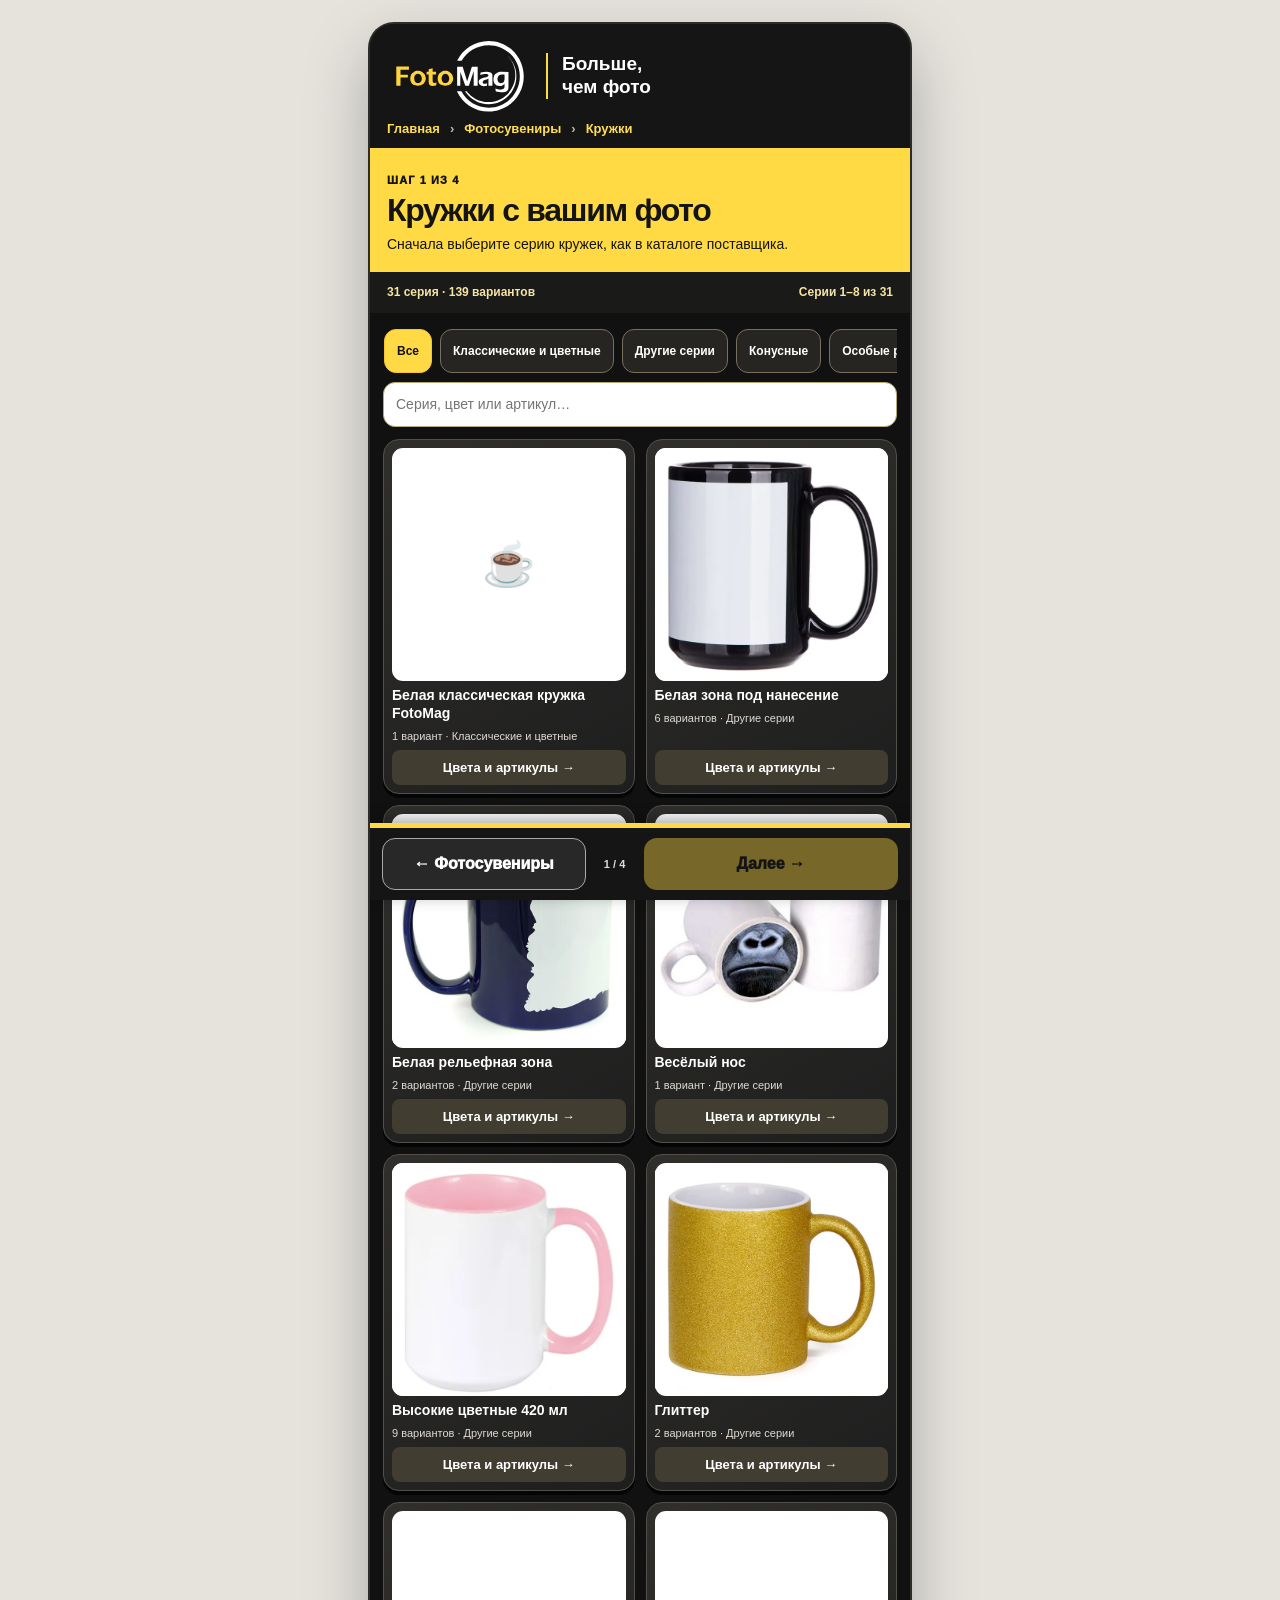
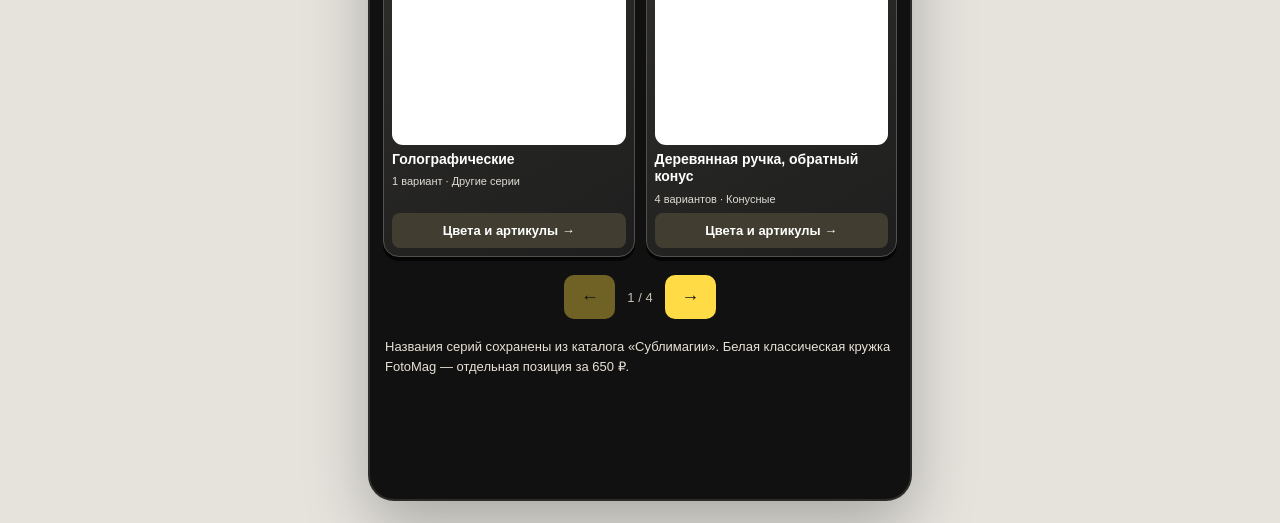
==== mugs.html @ 0990d7b7 "FotoMag: publish 139-mug catalog, photos and direct ordering" ====
<!doctype html>
<html lang="ru"><head><meta charset="utf-8">
<meta name="viewport" content="width=device-width, initial-scale=1, viewport-fit=cover">
<meta name="theme-color" content="#161616">
<meta name="description" content="Кружки с вашим фото FotoMag. Выберите серию, цвет и артикул; посмотрите фотографию и отправьте запрос на изготовление.">
<meta http-equiv="Content-Security-Policy" content="default-src 'none'; base-uri 'none'; object-src 'none'; frame-src 'none'; form-action 'none'; script-src 'self'; style-src 'self'; img-src 'self' data:; connect-src 'self'; font-src 'self'; upgrade-insecure-requests">
<meta name="referrer" content="no-referrer">
<title>Кружки с фото — серии, цвета и артикулы | FotoMag</title>
<link rel="icon" href="assets/fotomag_logo_official.svg" type="image/svg+xml">
<link rel="stylesheet" href="assets/mugs.css">
<script defer src="assets/mugs.js"></script></head>
<body><div class="shell">
<header class="site-head">
  <div class="brand"><img src="assets/fotomag_logo_official.svg" alt="FotoMag — Ваш лучший кадр" width="145" height="76"><strong>Больше,<br>чем фото</strong></div>
  <nav class="crumbs" aria-label="Разделы"><a href="./">Главная</a><span>›</span><a href="souvenirs.html">Фотосувениры</a><span>›</span><b>Кружки</b></nav>
</header>
<section class="headline" aria-live="polite"><span id="stepLabel" class="eyebrow">ШАГ 1 ИЗ 4</span><h1 id="stepTitle">Кружки с вашим фото</h1><p id="stepSub">Выберите серию кружек — затем цвет и артикул.</p></section>
<section class="meta"><span id="metaLeft">31 серия · 139 вариантов</span><span id="metaRight"></span></section>
<main id="catalog" class="catalog" aria-label="Каталог кружек"><p class="loading">Загружаем фотографии и артикулы…</p></main>
<footer class="stepbar" aria-label="Пошаговая навигация">
<button id="backBtn" class="back" type="button">← Назад</button><span id="stepNum" aria-live="polite">1 / 4</span><button id="forwardBtn" class="forward" type="button">Далее →</button>
</footer>
</div>
<dialog class="photo-dialog" id="photoDialog" aria-label="Фотография кружки крупно">
  <div class="photo-head"><span id="photoTitle">Фотография товара</span><button type="button" id="photoClose" aria-label="Закрыть фото">✕</button></div>
  <div class="photo-box"><img id="photoImage" alt=""></div>
  <p id="photoCaption"></p>
  <div class="photo-pager"><button id="photoPrev" type="button">← Назад</button><button id="photoNext" type="button">Вперёд →</button></div>
</dialog>
</body></html>
---- assets/mugs.css ----
:root{--yellow:#ffda44;--ink:#171717;--bg:#101010;--card:#272624;--sub:#d6d0c1}*{box-sizing:border-box}html{scroll-behavior:smooth}body{margin:0;background:#e5e3dc;color:#fff;font-family:Manrope,"Segoe UI",Arial,sans-serif;-webkit-font-smoothing:antialiased}button,a,input,textarea{font:inherit}button{cursor:pointer}a{color:inherit;text-decoration:none}button:focus-visible,a:focus-visible,input:focus-visible,textarea:focus-visible{outline:3px solid #e6aa00;outline-offset:3px}.shell{max-width:540px;min-height:100dvh;margin:0 auto;background:#111;box-shadow:0 0 0 2px #2d2c2b,0 25px 65px #0004;display:flex;flex-direction:column}.site-head{background:#151515;padding:14px 17px 12px;border-bottom:5px solid var(--yellow)}.brand{display:grid;grid-template-columns:145px minmax(0,1fr);align-items:center;gap:14px}.brand img{max-width:100%;object-fit:contain}.brand strong{font-size:19px;line-height:1.19;border-left:2px solid var(--yellow);padding-left:14px}.crumbs{display:flex;align-items:center;gap:10px;flex-wrap:wrap;margin-top:7px;color:#ffdd54;font-size:13px;font-weight:900}.crumbs span{color:#bbb}.headline{background:var(--yellow);padding:17px;color:#141414}.headline h1{font-size:clamp(24px,5.8vw,32px);margin:4px 0 7px;line-height:1.13;letter-spacing:-.04em}.headline p{font-size:14px;line-height:1.4;margin:0}.eyebrow{font-size:11px;font-weight:950;letter-spacing:.1em}.meta{display:flex;align-items:center;justify-content:space-between;gap:8px;padding:11px 17px;font-size:12px;color:#f6e4a6;font-weight:800;background:#1a1a19;min-height:41px}.catalog{padding:15px 13px 28px;flex:1}.catalog h2{font-size:20px;margin:13px 2px}.search{display:flex;gap:8px;margin:0 0 12px}.search input{width:100%;min-height:45px;border:1px solid #b6aa75;border-radius:12px;padding:12px;font-size:14px;color:#111;background:#fff}.chips{display:flex;gap:8px;overflow-x:auto;padding:1px 1px 9px;scrollbar-width:thin}.chip{white-space:nowrap;flex:none;padding:10px 12px;border-radius:12px;border:1px solid #78705c;background:#262522;color:white;font-size:12px;font-weight:850;min-height:44px}.chip[aria-pressed="true"]{background:var(--yellow);color:#111;border-color:#f7c52b}.tile-grid{display:grid;grid-template-columns:repeat(2,minmax(0,1fr));gap:11px}.tile{min-width:0;background:linear-gradient(150deg,#302f2c,#1e1e1e);border:1.5px solid #51504a;border-radius:16px;overflow:hidden;padding:8px;display:flex;flex-direction:column;gap:6px;color:#fff;box-shadow:0 4px 0 #050505;cursor:pointer}.tile.selected{border:3px solid var(--yellow);padding:6.5px}.tile img{display:block;width:100%;height:100%;object-fit:contain;object-position:center;background:#fff}.tile-image{height:auto;aspect-ratio:1/1;border-radius:11px;background:#fff;overflow:hidden;display:grid;place-items:center;position:relative}.image-pending{font-size:43px;color:#aaa}.tile-name{font-size:14px;font-weight:900;line-height:1.28;overflow-wrap:anywhere}.tile-caption{font-size:11px;line-height:1.37;color:#dedbd3;overflow-wrap:anywhere}.sku{font-weight:900;font-size:12px;color:#171717;background:var(--yellow);padding:5px 8px;border-radius:7px;align-self:stretch}.price{font-size:16px;font-weight:950;color:#ffdf65}.tile-action{margin-top:auto;display:block;background:#413d31;border:0;color:#fff;text-align:center;border-radius:8px;padding:10px 5px;font-size:13px;font-weight:900}.help{font-size:13px;line-height:1.52;color:#e7e1d5;margin:8px 2px 17px}.pager{display:flex;align-items:center;justify-content:center;gap:12px;margin:18px 0}.pager button{border-radius:10px;background:#ffdc45;color:#181818;font-size:18px;font-weight:900;border:0;min-width:51px;height:44px}.pager button:disabled{opacity:.4}.pager span{font-size:13px;color:#c6c0b1}.stepbar{position:sticky;bottom:0;z-index:10;background:#151515;border-top:5px solid var(--yellow);padding:10px 12px calc(10px + env(safe-area-inset-bottom));display:grid;grid-template-columns:minmax(0,1fr) 42px minmax(0,1.25fr);gap:8px;align-items:center;box-shadow:0 -4px 15px #0005}.stepbar button{min-height:52px;border-radius:13px;font-size:16px;font-weight:950}.stepbar .back{background:#282828;color:white;border:1px solid #aaa}.stepbar .forward{border:0;background:var(--yellow);color:#151515}.stepbar button:disabled{opacity:.42;cursor:not-allowed}.stepbar>span{font-size:11px;color:#ddd;text-align:center;font-weight:900}.detail-photo{width:100%;border:0;background:#fff;border-radius:17px;padding:8px;cursor:zoom-in}.detail-photo img{width:100%;max-height:390px;aspect-ratio:1;object-fit:contain}.detail-panel{padding:15px;border-radius:14px;border:1px solid #655c43;background:#242320;margin-top:13px}.detail-panel strong{font-size:19px;line-height:1.35;display:block}.detail-panel p{font-size:14px;margin:9px 0;line-height:1.5}.detail-panel .sku{display:inline-block;width:auto}.detail-zoom{display:block;width:100%;min-height:50px;background:var(--yellow);color:#151515;border:0;border-radius:12px;font-weight:900;margin-top:15px}.request-label{display:block;font-size:13px;font-weight:900;color:#ffe07a;margin:15px 0 6px}.request-control{display:block;width:100%;padding:11px 12px;border-radius:10px;border:1px solid #8e846f;background:#fff;color:#181818;font-size:15px}.summary{display:flex;align-items:center;gap:12px;padding:12px;border:1px solid #6b6141;background:#232220;border-radius:13px}.summary img{width:94px;height:94px;object-fit:contain;border-radius:9px;background:white}.summary strong{font-size:14px;line-height:1.35}.summary small{display:block;font-size:11px;color:#f5d871;margin-top:6px}.channels{display:grid;grid-template-columns:repeat(4,minmax(0,1fr));gap:6px;margin:12px 0}.mode-tabs{display:grid;grid-template-columns:1fr 1fr;gap:8px;margin-top:12px}.mode-tabs button{min-height:46px;background:#292929;color:#fff;border:1px solid #68604a;border-radius:12px;font-size:14px;font-weight:800}.mode-tabs button.active{background:var(--yellow);border-color:var(--yellow);color:#151515}.channel{display:grid;place-items:center;min-height:55px;min-width:0;border:0;border-radius:11px;color:#fff;font-size:12px;font-weight:900;text-align:center;line-height:1.1;padding:6px 2px}.channel.vk{background:#087bff}.channel.max{background:#7439ec}.channel.tg{background:#199ed3}.channel.mail{background:#d83035}.channel[aria-pressed="true"]{outline:3px solid var(--yellow);outline-offset:2px}.copy{background:#ffdd55;color:#151515;border:0;border-radius:10px;min-height:50px;padding:9px 12px;font-size:14px;font-weight:900;width:100%;margin-top:12px}.status{font-size:12px;color:#ffe58e;margin-top:9px;line-height:1.5}.photo-dialog{position:fixed;inset:0;width:100vw;height:100dvh;max-width:100vw;max-height:100dvh;margin:0;border:0;padding:0;background:#0c0c0c;color:white;overflow:hidden;flex-direction:column}.photo-dialog[open]{display:flex}.photo-dialog::backdrop{background:#000f}.photo-head{display:flex;align-items:center;justify-content:space-between;gap:7px;padding:13px;font-size:13px;font-weight:900}.photo-head button{padding:9px 12px;background:var(--yellow);border:0;border-radius:10px;font-weight:900}.photo-box{flex:1;min-height:0;padding:10px;display:flex;align-items:center;justify-content:center}.photo-box img{max-width:100%;max-height:100%;width:100%;height:100%;object-fit:contain}.photo-dialog p{text-align:center;font-size:13px;line-height:1.4;margin:8px 12px}.photo-pager{display:flex;gap:12px;padding:10px 12px calc(14px + env(safe-area-inset-bottom))}.photo-pager button{flex:1;min-height:50px;border:1px solid #777;background:#282828;color:#fff;border-radius:12px;font-weight:900}.photo-pager button:disabled{opacity:.35}.loading{padding:25px;text-align:center;color:#e3dbba}@media(max-width:370px){.site-head{padding:12px}.brand{grid-template-columns:122px minmax(0,1fr);gap:8px}.brand strong{font-size:16px;padding-left:8px}.catalog{padding-left:8px;padding-right:8px}.tile-grid{gap:7px}.tile{padding:6px}.tile.selected{padding:4.5px}.tile-name{font-size:12px}.tile-caption{font-size:10px}.sku{font-size:11px}.price{font-size:14px}.stepbar{gap:5px;padding-left:7px;padding-right:7px}.stepbar button{font-size:14px;min-height:50px}}@media(min-width:800px){.shell{margin:24px auto;border-radius:24px;overflow:clip}}@media(prefers-reduced-motion:reduce){html{scroll-behavior:auto}}
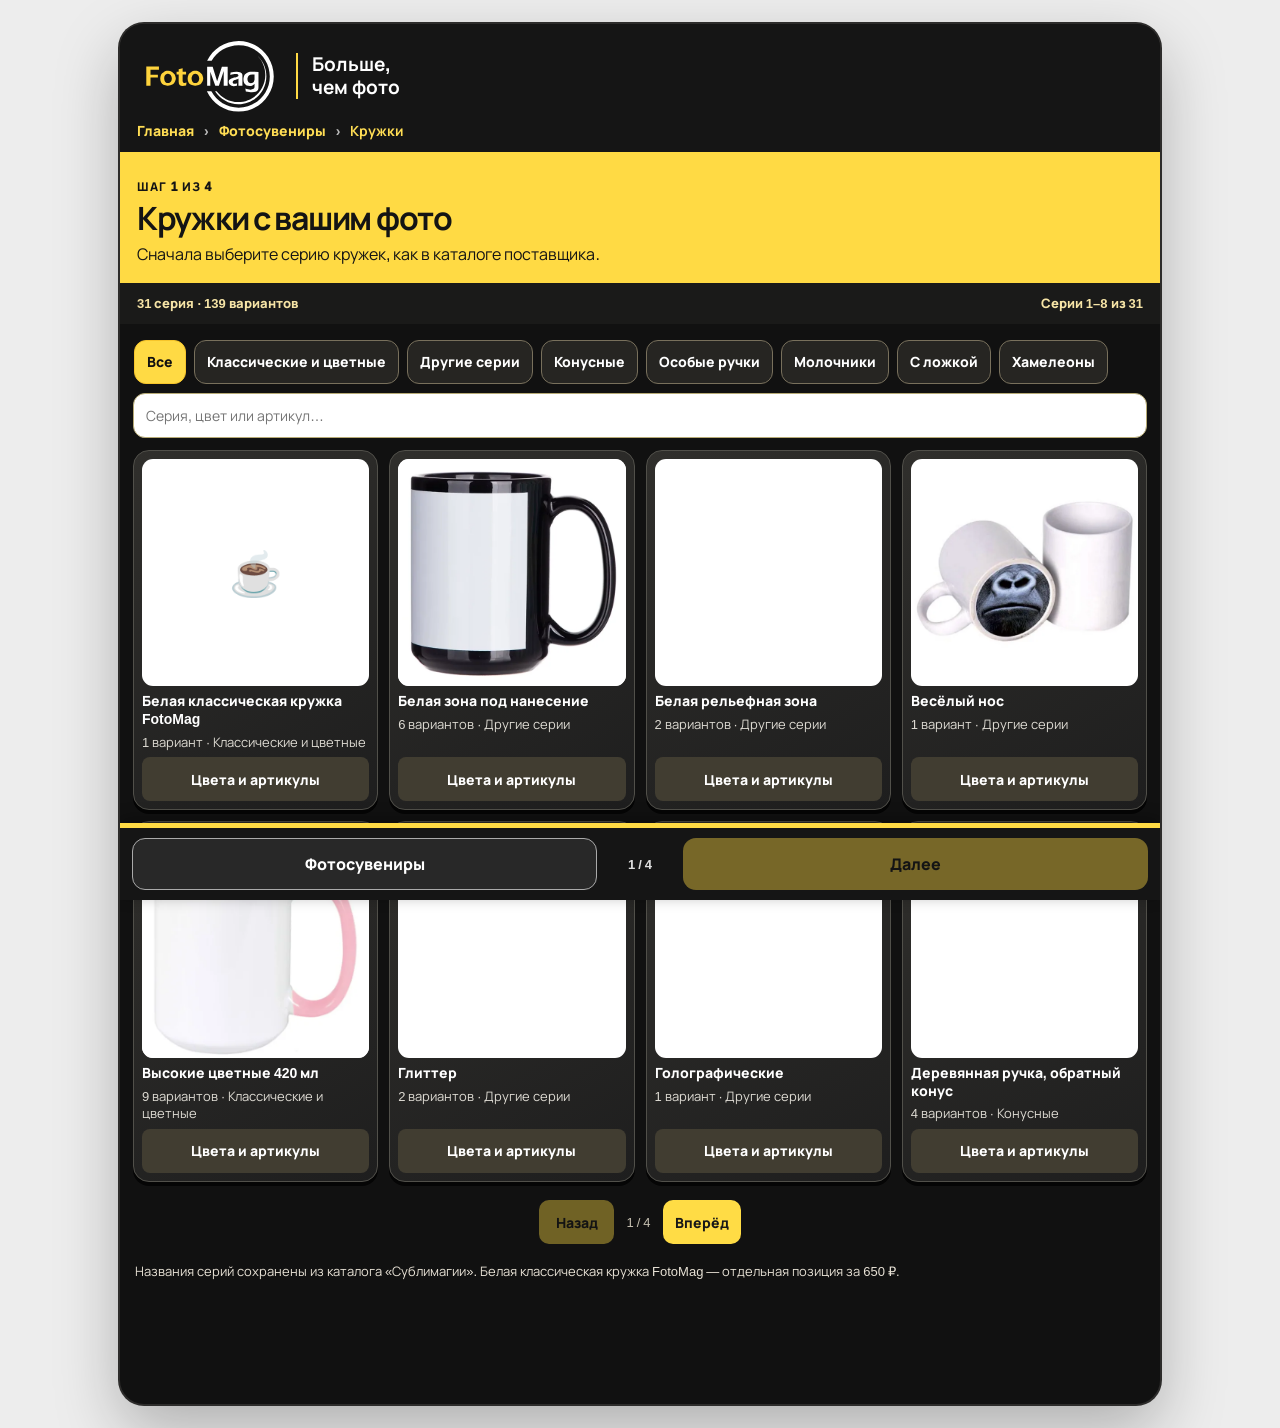
==== commit 55502275: "Fix FotoMag order continuity, catalog selection and upload confirmations" ====
--- a/mugs.html
+++ b/mugs.html
@@ -5,6 +5,7 @@
 <meta name="description" content="Кружки с вашим фото FotoMag. Выберите серию, цвет и артикул; посмотрите фотографию и отправьте запрос на изготовление.">
 <meta http-equiv="Content-Security-Policy" content="default-src 'none'; base-uri 'none'; object-src 'none'; frame-src 'none'; form-action 'none'; script-src 'self'; style-src 'self'; img-src 'self' data:; connect-src 'self'; font-src 'self'; upgrade-insecure-requests">
 <meta name="referrer" content="no-referrer">
+<link rel="canonical" href="https://screamble123h.github.io/fotomag-print-hub/mugs.html">
 <title>Кружки с фото — серии, цвета и артикулы | FotoMag</title>
 <link rel="icon" href="assets/fotomag_logo_official.svg" type="image/svg+xml">
 <link rel="stylesheet" href="assets/mugs.css">
@@ -14,17 +15,17 @@
   <div class="brand"><img src="assets/fotomag_logo_official.svg" alt="FotoMag — Ваш лучший кадр" width="145" height="76"><strong>Больше,<br>чем фото</strong></div>
   <nav class="crumbs" aria-label="Разделы"><a href="./">Главная</a><span>›</span><a href="souvenirs.html">Фотосувениры</a><span>›</span><b>Кружки</b></nav>
 </header>
-<section class="headline" aria-live="polite"><span id="stepLabel" class="eyebrow">ШАГ 1 ИЗ 4</span><h1 id="stepTitle">Кружки с вашим фото</h1><p id="stepSub">Выберите серию кружек — затем цвет и артикул.</p></section>
+<section class="headline" aria-live="polite"><span id="stepLabel" class="eyebrow">ШАГ 1 ИЗ 4</span><h1 id="stepTitle" tabindex="-1">Кружки с вашим фото</h1><p id="stepSub">Выберите серию кружек — затем цвет и артикул.</p></section>
 <section class="meta"><span id="metaLeft">31 серия · 139 вариантов</span><span id="metaRight"></span></section>
 <main id="catalog" class="catalog" aria-label="Каталог кружек"><p class="loading">Загружаем фотографии и артикулы…</p></main>
 <footer class="stepbar" aria-label="Пошаговая навигация">
-<button id="backBtn" class="back" type="button">← Назад</button><span id="stepNum" aria-live="polite">1 / 4</span><button id="forwardBtn" class="forward" type="button">Далее →</button>
+<button id="backBtn" class="back" type="button">Назад</button><span id="stepNum" aria-live="polite">1 / 4</span><button id="forwardBtn" class="forward" type="button">Далее</button>
 </footer>
 </div>
 <dialog class="photo-dialog" id="photoDialog" aria-label="Фотография кружки крупно">
   <div class="photo-head"><span id="photoTitle">Фотография товара</span><button type="button" id="photoClose" aria-label="Закрыть фото">✕</button></div>
   <div class="photo-box"><img id="photoImage" alt=""></div>
   <p id="photoCaption"></p>
-  <div class="photo-pager"><button id="photoPrev" type="button">← Назад</button><button id="photoNext" type="button">Вперёд →</button></div>
+  <div class="photo-pager"><button id="photoPrev" type="button">Назад</button><button id="photoNext" type="button">Вперёд</button></div>
 </dialog>
 </body></html>
--- a/assets/mugs.css
+++ b/assets/mugs.css
@@ -1 +1,20 @@
-:root{--yellow:#ffda44;--ink:#171717;--bg:#101010;--card:#272624;--sub:#d6d0c1}*{box-sizing:border-box}html{scroll-behavior:smooth}body{margin:0;background:#e5e3dc;color:#fff;font-family:Manrope,"Segoe UI",Arial,sans-serif;-webkit-font-smoothing:antialiased}button,a,input,textarea{font:inherit}button{cursor:pointer}a{color:inherit;text-decoration:none}button:focus-visible,a:focus-visible,input:focus-visible,textarea:focus-visible{outline:3px solid #e6aa00;outline-offset:3px}.shell{max-width:540px;min-height:100dvh;margin:0 auto;background:#111;box-shadow:0 0 0 2px #2d2c2b,0 25px 65px #0004;display:flex;flex-direction:column}.site-head{background:#151515;padding:14px 17px 12px;border-bottom:5px solid var(--yellow)}.brand{display:grid;grid-template-columns:145px minmax(0,1fr);align-items:center;gap:14px}.brand img{max-width:100%;object-fit:contain}.brand strong{font-size:19px;line-height:1.19;border-left:2px solid var(--yellow);padding-left:14px}.crumbs{display:flex;align-items:center;gap:10px;flex-wrap:wrap;margin-top:7px;color:#ffdd54;font-size:13px;font-weight:900}.crumbs span{color:#bbb}.headline{background:var(--yellow);padding:17px;color:#141414}.headline h1{font-size:clamp(24px,5.8vw,32px);margin:4px 0 7px;line-height:1.13;letter-spacing:-.04em}.headline p{font-size:14px;line-height:1.4;margin:0}.eyebrow{font-size:11px;font-weight:950;letter-spacing:.1em}.meta{display:flex;align-items:center;justify-content:space-between;gap:8px;padding:11px 17px;font-size:12px;color:#f6e4a6;font-weight:800;background:#1a1a19;min-height:41px}.catalog{padding:15px 13px 28px;flex:1}.catalog h2{font-size:20px;margin:13px 2px}.search{display:flex;gap:8px;margin:0 0 12px}.search input{width:100%;min-height:45px;border:1px solid #b6aa75;border-radius:12px;padding:12px;font-size:14px;color:#111;background:#fff}.chips{display:flex;gap:8px;overflow-x:auto;padding:1px 1px 9px;scrollbar-width:thin}.chip{white-space:nowrap;flex:none;padding:10px 12px;border-radius:12px;border:1px solid #78705c;background:#262522;color:white;font-size:12px;font-weight:850;min-height:44px}.chip[aria-pressed="true"]{background:var(--yellow);color:#111;border-color:#f7c52b}.tile-grid{display:grid;grid-template-columns:repeat(2,minmax(0,1fr));gap:11px}.tile{min-width:0;background:linear-gradient(150deg,#302f2c,#1e1e1e);border:1.5px solid #51504a;border-radius:16px;overflow:hidden;padding:8px;display:flex;flex-direction:column;gap:6px;color:#fff;box-shadow:0 4px 0 #050505;cursor:pointer}.tile.selected{border:3px solid var(--yellow);padding:6.5px}.tile img{display:block;width:100%;height:100%;object-fit:contain;object-position:center;background:#fff}.tile-image{height:auto;aspect-ratio:1/1;border-radius:11px;background:#fff;overflow:hidden;display:grid;place-items:center;position:relative}.image-pending{font-size:43px;color:#aaa}.tile-name{font-size:14px;font-weight:900;line-height:1.28;overflow-wrap:anywhere}.tile-caption{font-size:11px;line-height:1.37;color:#dedbd3;overflow-wrap:anywhere}.sku{font-weight:900;font-size:12px;color:#171717;background:var(--yellow);padding:5px 8px;border-radius:7px;align-self:stretch}.price{font-size:16px;font-weight:950;color:#ffdf65}.tile-action{margin-top:auto;display:block;background:#413d31;border:0;color:#fff;text-align:center;border-radius:8px;padding:10px 5px;font-size:13px;font-weight:900}.help{font-size:13px;line-height:1.52;color:#e7e1d5;margin:8px 2px 17px}.pager{display:flex;align-items:center;justify-content:center;gap:12px;margin:18px 0}.pager button{border-radius:10px;background:#ffdc45;color:#181818;font-size:18px;font-weight:900;border:0;min-width:51px;height:44px}.pager button:disabled{opacity:.4}.pager span{font-size:13px;color:#c6c0b1}.stepbar{position:sticky;bottom:0;z-index:10;background:#151515;border-top:5px solid var(--yellow);padding:10px 12px calc(10px + env(safe-area-inset-bottom));display:grid;grid-template-columns:minmax(0,1fr) 42px minmax(0,1.25fr);gap:8px;align-items:center;box-shadow:0 -4px 15px #0005}.stepbar button{min-height:52px;border-radius:13px;font-size:16px;font-weight:950}.stepbar .back{background:#282828;color:white;border:1px solid #aaa}.stepbar .forward{border:0;background:var(--yellow);color:#151515}.stepbar button:disabled{opacity:.42;cursor:not-allowed}.stepbar>span{font-size:11px;color:#ddd;text-align:center;font-weight:900}.detail-photo{width:100%;border:0;background:#fff;border-radius:17px;padding:8px;cursor:zoom-in}.detail-photo img{width:100%;max-height:390px;aspect-ratio:1;object-fit:contain}.detail-panel{padding:15px;border-radius:14px;border:1px solid #655c43;background:#242320;margin-top:13px}.detail-panel strong{font-size:19px;line-height:1.35;display:block}.detail-panel p{font-size:14px;margin:9px 0;line-height:1.5}.detail-panel .sku{display:inline-block;width:auto}.detail-zoom{display:block;width:100%;min-height:50px;background:var(--yellow);color:#151515;border:0;border-radius:12px;font-weight:900;margin-top:15px}.request-label{display:block;font-size:13px;font-weight:900;color:#ffe07a;margin:15px 0 6px}.request-control{display:block;width:100%;padding:11px 12px;border-radius:10px;border:1px solid #8e846f;background:#fff;color:#181818;font-size:15px}.summary{display:flex;align-items:center;gap:12px;padding:12px;border:1px solid #6b6141;background:#232220;border-radius:13px}.summary img{width:94px;height:94px;object-fit:contain;border-radius:9px;background:white}.summary strong{font-size:14px;line-height:1.35}.summary small{display:block;font-size:11px;color:#f5d871;margin-top:6px}.channels{display:grid;grid-template-columns:repeat(4,minmax(0,1fr));gap:6px;margin:12px 0}.mode-tabs{display:grid;grid-template-columns:1fr 1fr;gap:8px;margin-top:12px}.mode-tabs button{min-height:46px;background:#292929;color:#fff;border:1px solid #68604a;border-radius:12px;font-size:14px;font-weight:800}.mode-tabs button.active{background:var(--yellow);border-color:var(--yellow);color:#151515}.channel{display:grid;place-items:center;min-height:55px;min-width:0;border:0;border-radius:11px;color:#fff;font-size:12px;font-weight:900;text-align:center;line-height:1.1;padding:6px 2px}.channel.vk{background:#087bff}.channel.max{background:#7439ec}.channel.tg{background:#199ed3}.channel.mail{background:#d83035}.channel[aria-pressed="true"]{outline:3px solid var(--yellow);outline-offset:2px}.copy{background:#ffdd55;color:#151515;border:0;border-radius:10px;min-height:50px;padding:9px 12px;font-size:14px;font-weight:900;width:100%;margin-top:12px}.status{font-size:12px;color:#ffe58e;margin-top:9px;line-height:1.5}.photo-dialog{position:fixed;inset:0;width:100vw;height:100dvh;max-width:100vw;max-height:100dvh;margin:0;border:0;padding:0;background:#0c0c0c;color:white;overflow:hidden;flex-direction:column}.photo-dialog[open]{display:flex}.photo-dialog::backdrop{background:#000f}.photo-head{display:flex;align-items:center;justify-content:space-between;gap:7px;padding:13px;font-size:13px;font-weight:900}.photo-head button{padding:9px 12px;background:var(--yellow);border:0;border-radius:10px;font-weight:900}.photo-box{flex:1;min-height:0;padding:10px;display:flex;align-items:center;justify-content:center}.photo-box img{max-width:100%;max-height:100%;width:100%;height:100%;object-fit:contain}.photo-dialog p{text-align:center;font-size:13px;line-height:1.4;margin:8px 12px}.photo-pager{display:flex;gap:12px;padding:10px 12px calc(14px + env(safe-area-inset-bottom))}.photo-pager button{flex:1;min-height:50px;border:1px solid #777;background:#282828;color:#fff;border-radius:12px;font-weight:900}.photo-pager button:disabled{opacity:.35}.loading{padding:25px;text-align:center;color:#e3dbba}@media(max-width:370px){.site-head{padding:12px}.brand{grid-template-columns:122px minmax(0,1fr);gap:8px}.brand strong{font-size:16px;padding-left:8px}.catalog{padding-left:8px;padding-right:8px}.tile-grid{gap:7px}.tile{padding:6px}.tile.selected{padding:4.5px}.tile-name{font-size:12px}.tile-caption{font-size:10px}.sku{font-size:11px}.price{font-size:14px}.stepbar{gap:5px;padding-left:7px;padding-right:7px}.stepbar button{font-size:14px;min-height:50px}}@media(min-width:800px){.shell{margin:24px auto;border-radius:24px;overflow:clip}}@media(prefers-reduced-motion:reduce){html{scroll-behavior:auto}}+@font-face{font-family:Manrope;src:url("manrope-cyrillic.woff2") format("woff2");font-style:normal;font-weight:200 800;font-display:swap}
+:root{--yellow:#ffda44;--ink:#171717;--bg:#101010;--card:#272624;--sub:#d6d0c1}*{box-sizing:border-box}html{scroll-behavior:smooth}body{margin:0;background:#e5e3dc;color:#fff;font-family:Manrope,"Segoe UI",Arial,sans-serif;-webkit-font-smoothing:antialiased}button,a,input,textarea{font:inherit}button{cursor:pointer}a{color:inherit;text-decoration:none}button:focus-visible,a:focus-visible,input:focus-visible,textarea:focus-visible{outline:3px solid #e6aa00;outline-offset:3px}.shell{max-width:540px;min-height:100dvh;margin:0 auto;background:#111;box-shadow:0 0 0 2px #2d2c2b,0 25px 65px #0004;display:flex;flex-direction:column}.site-head{background:#151515;padding:14px 17px 12px;border-bottom:5px solid var(--yellow)}.brand{display:grid;grid-template-columns:145px minmax(0,1fr);align-items:center;gap:14px}.brand img{max-width:100%;object-fit:contain}.brand strong{font-size:19px;line-height:1.19;border-left:2px solid var(--yellow);padding-left:14px}.crumbs{display:flex;align-items:center;gap:10px;flex-wrap:wrap;margin-top:7px;color:#ffdd54;font-size:13px;font-weight:900}.crumbs span{color:#bbb}.headline{background:var(--yellow);padding:17px;color:#141414}.headline h1{font-size:clamp(24px,5.8vw,32px);margin:4px 0 7px;line-height:1.13;letter-spacing:-.04em}.headline p{font-size:14px;line-height:1.4;margin:0}.eyebrow{font-size:11px;font-weight:950;letter-spacing:.1em}.meta{display:flex;align-items:center;justify-content:space-between;gap:8px;padding:11px 17px;font-size:12px;color:#f6e4a6;font-weight:800;background:#1a1a19;min-height:41px}.catalog{padding:15px 13px 28px;flex:1}.catalog h2{font-size:20px;margin:13px 2px}.search{display:flex;gap:8px;margin:0 0 12px}.search input{width:100%;min-height:45px;border:1px solid #b6aa75;border-radius:12px;padding:12px;font-size:14px;color:#111;background:#fff}.chips{display:flex;gap:8px;overflow-x:auto;padding:1px 1px 9px;scrollbar-width:thin}.chip{white-space:nowrap;flex:none;padding:10px 12px;border-radius:12px;border:1px solid #78705c;background:#262522;color:white;font-size:12px;font-weight:850;min-height:44px}.chip[aria-pressed="true"]{background:var(--yellow);color:#111;border-color:#f7c52b}.tile-grid{display:grid;grid-template-columns:repeat(2,minmax(0,1fr));gap:11px}.tile{min-width:0;background:linear-gradient(150deg,#302f2c,#1e1e1e);border:1.5px solid #51504a;border-radius:16px;overflow:hidden;padding:8px;display:flex;flex-direction:column;gap:6px;color:#fff;box-shadow:0 4px 0 #050505;cursor:pointer}.tile.selected{border:3px solid var(--yellow);padding:6.5px}.tile img{display:block;width:100%;height:100%;object-fit:contain;object-position:center;background:#fff}.tile-image{height:auto;aspect-ratio:1/1;border-radius:11px;background:#fff;overflow:hidden;display:grid;place-items:center;position:relative}.image-pending{font-size:43px;color:#aaa}.tile-name{font-size:14px;font-weight:900;line-height:1.28;overflow-wrap:anywhere}.tile-caption{font-size:11px;line-height:1.37;color:#dedbd3;overflow-wrap:anywhere}.sku{font-weight:900;font-size:12px;color:#171717;background:var(--yellow);padding:5px 8px;border-radius:7px;align-self:stretch}.price{font-size:16px;font-weight:950;color:#ffdf65}.tile-action{margin-top:auto;display:block;background:#413d31;border:0;color:#fff;text-align:center;border-radius:8px;padding:10px 5px;font-size:13px;font-weight:900}.help{font-size:13px;line-height:1.52;color:#e7e1d5;margin:8px 2px 17px}.pager{display:flex;align-items:center;justify-content:center;gap:12px;margin:18px 0}.pager button{border-radius:10px;background:#ffdc45;color:#181818;font-size:18px;font-weight:900;border:0;min-width:51px;height:44px}.pager button:disabled{opacity:.4}.pager span{font-size:13px;color:#c6c0b1}.stepbar{position:sticky;bottom:0;z-index:10;background:#151515;border-top:5px solid var(--yellow);padding:10px 12px calc(10px + env(safe-area-inset-bottom));display:grid;grid-template-columns:minmax(0,1fr) 42px minmax(0,1.25fr);gap:8px;align-items:center;box-shadow:0 -4px 15px #0005}.stepbar button{min-height:52px;border-radius:13px;font-size:16px;font-weight:950}.stepbar .back{background:#282828;color:white;border:1px solid #aaa}.stepbar .forward{border:0;background:var(--yellow);color:#151515}.stepbar button:disabled{opacity:.42;cursor:not-allowed}.stepbar>span{font-size:11px;color:#ddd;text-align:center;font-weight:900}.detail-photo{width:100%;border:0;background:#fff;border-radius:17px;padding:8px;cursor:zoom-in}.detail-photo img{width:100%;max-height:390px;aspect-ratio:1;object-fit:contain}.detail-panel{padding:15px;border-radius:14px;border:1px solid #655c43;background:#242320;margin-top:13px}.detail-panel strong{font-size:19px;line-height:1.35;display:block}.detail-panel p{font-size:14px;margin:9px 0;line-height:1.5}.detail-panel .sku{display:inline-block;width:auto}.detail-zoom{display:block;width:100%;min-height:50px;background:var(--yellow);color:#151515;border:0;border-radius:12px;font-weight:900;margin-top:15px}.request-label{display:block;font-size:13px;font-weight:900;color:#ffe07a;margin:15px 0 6px}.request-control{display:block;width:100%;padding:11px 12px;border-radius:10px;border:1px solid #8e846f;background:#fff;color:#181818;font-size:15px}.summary{display:flex;align-items:center;gap:12px;padding:12px;border:1px solid #6b6141;background:#232220;border-radius:13px}.summary img{width:94px;height:94px;object-fit:contain;border-radius:9px;background:white}.summary strong{font-size:14px;line-height:1.35}.summary small{display:block;font-size:11px;color:#f5d871;margin-top:6px}.channels{display:grid;grid-template-columns:repeat(4,minmax(0,1fr));gap:6px;margin:12px 0}.mode-tabs{display:grid;grid-template-columns:1fr 1fr;gap:8px;margin-top:12px}.mode-tabs button{min-height:46px;background:#292929;color:#fff;border:1px solid #68604a;border-radius:12px;font-size:14px;font-weight:800}.mode-tabs button.active{background:var(--yellow);border-color:var(--yellow);color:#151515}.channel{display:grid;place-items:center;min-height:55px;min-width:0;border:0;border-radius:11px;color:#fff;font-size:12px;font-weight:900;text-align:center;line-height:1.1;padding:6px 2px}.channel.vk{background:#087bff}.channel.max{background:#7439ec}.channel.tg{background:#199ed3}.channel.mail{background:#d83035}.channel[aria-pressed="true"]{outline:3px solid var(--yellow);outline-offset:2px}.copy{background:#ffdd55;color:#151515;border:0;border-radius:10px;min-height:50px;padding:9px 12px;font-size:14px;font-weight:900;width:100%;margin-top:12px}.status{font-size:12px;color:#ffe58e;margin-top:9px;line-height:1.5}.photo-dialog{position:fixed;inset:0;width:100vw;height:100dvh;max-width:100vw;max-height:100dvh;margin:0;border:0;padding:0;background:#0c0c0c;color:white;overflow:hidden;flex-direction:column}.photo-dialog[open]{display:flex}.photo-dialog::backdrop{background:#000f}.photo-head{display:flex;align-items:center;justify-content:space-between;gap:7px;padding:13px;font-size:13px;font-weight:900}.photo-head button{padding:9px 12px;background:var(--yellow);border:0;border-radius:10px;font-weight:900}.photo-box{flex:1;min-height:0;padding:10px;display:flex;align-items:center;justify-content:center}.photo-box img{max-width:100%;max-height:100%;width:100%;height:100%;object-fit:contain}.photo-dialog p{text-align:center;font-size:13px;line-height:1.4;margin:8px 12px}.photo-pager{display:flex;gap:12px;padding:10px 12px calc(14px + env(safe-area-inset-bottom))}.photo-pager button{flex:1;min-height:50px;border:1px solid #777;background:#282828;color:#fff;border-radius:12px;font-weight:900}.photo-pager button:disabled{opacity:.35}.loading{padding:25px;text-align:center;color:#e3dbba}@media(max-width:370px){.site-head{padding:12px}.brand{grid-template-columns:122px minmax(0,1fr);gap:8px}.brand strong{font-size:16px;padding-left:8px}.catalog{padding-left:8px;padding-right:8px}.tile-grid{gap:7px}.tile{padding:6px}.tile.selected{padding:4.5px}.tile-name{font-size:12px}.tile-caption{font-size:10px}.sku{font-size:11px}.price{font-size:14px}.stepbar{gap:5px;padding-left:7px;padding-right:7px}.stepbar button{font-size:14px;min-height:50px}}@media(min-width:800px){.shell{margin:24px auto;border-radius:24px;overflow:clip}}@media(prefers-reduced-motion:reduce){html{scroll-behavior:auto}}
+/* Readable labels and resilient controls at narrow widths and enlarged text. */
+html{scroll-padding-bottom:7rem}body{font-size:1rem;background:#ededed}
+[hidden]{display:none!important}.headline p,.request-control{font-size:1rem}
+.crumbs,.chip,.tile-name,.tile-action,.request-label,.channel,.mode-tabs button,.copy,.photo-head,.photo-dialog p{font-size:.875rem}
+.tile-caption,.summary small,.sku,.meta,.help,.status,.pager span{font-size:.8125rem}
+.tile-action,.chip,.photo-head button{min-height:44px}.tile-action{line-height:1.4}
+.tile-image{border:0;padding:0;width:100%}.tile-image:disabled,.detail-photo:disabled{cursor:default;opacity:1}
+.tile{cursor:default}.summary img{flex-shrink:0}.summary>div{min-width:0;overflow-wrap:anywhere}
+.pager button{font-size:.875rem;padding:8px 12px;min-width:75px;height:auto;min-height:44px}
+.copy{display:block;text-align:center;line-height:1.4}.empty-state{padding:1rem;border:1px solid #6b6141;border-radius:14px;line-height:1.5}
+.stepbar button{font-size:1rem;padding:10px 8px;overflow-wrap:anywhere}.stepbar>span{font-size:.8125rem}
+.channels{gap:10px}.channel{line-height:1.3;overflow-wrap:anywhere;padding:9px 5px}
+.photo-dialog{overflow-y:auto}.photo-box{min-height:160px}.photo-head,.photo-pager,.photo-dialog p{flex-shrink:0}
+.photo-head button{font-size:1rem}.photo-pager button{font-size:1rem}.detail-panel .sku{margin-bottom:8px}
+@media(max-width:430px){.channels{grid-template-columns:repeat(2,minmax(0,1fr))}.stepbar button{font-size:.875rem}}
+@media(min-width:800px){.shell{max-width:1040px}.tile-grid{grid-template-columns:repeat(4,minmax(0,1fr))}.brand{max-width:520px}.detail-photo{max-height:410px}.stepbar{grid-template-columns:minmax(0,1fr) 70px minmax(0,1fr)}.request-label,.request-control,.summary,.mode-tabs,.channels,.copy,.status{max-width:720px;margin-left:auto;margin-right:auto}}
+
+.eyebrow{font-size:.75rem}.headline h1{font-size:clamp(1.5rem,5.8vw,2rem)}
